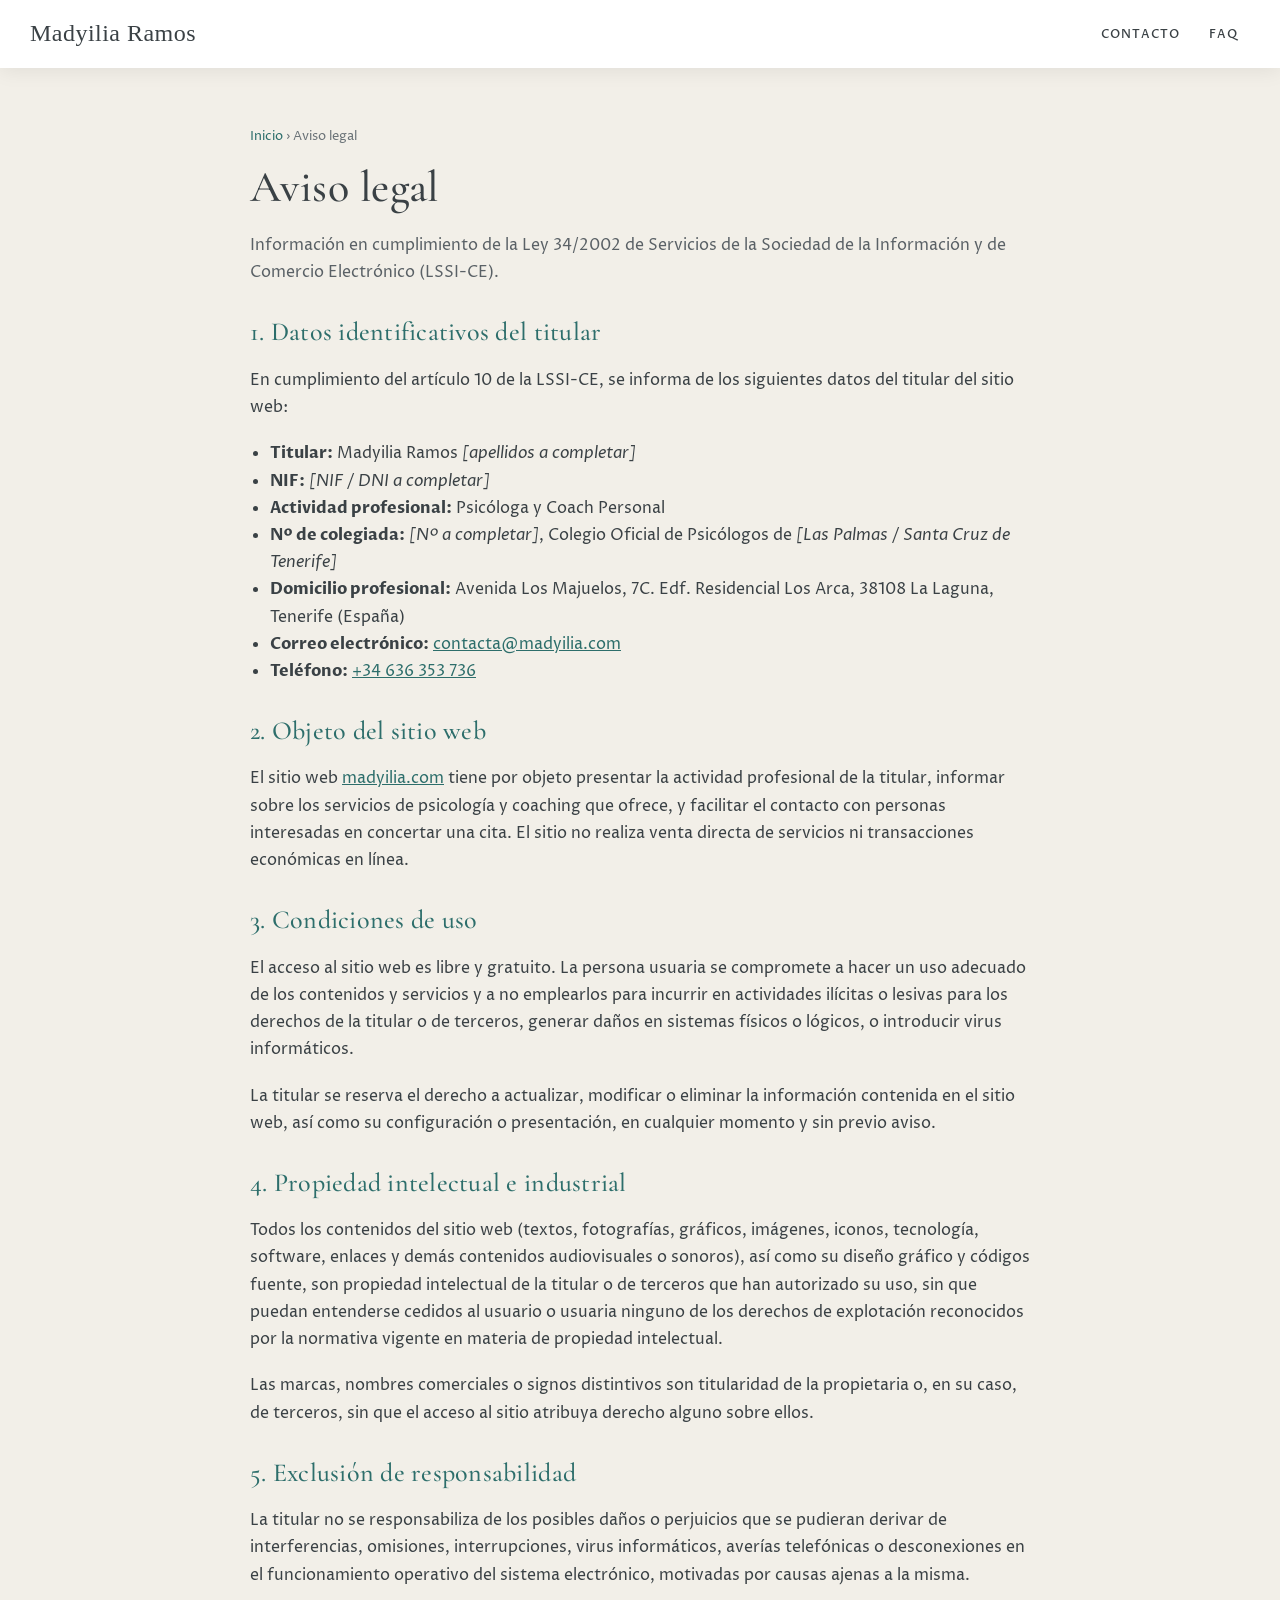
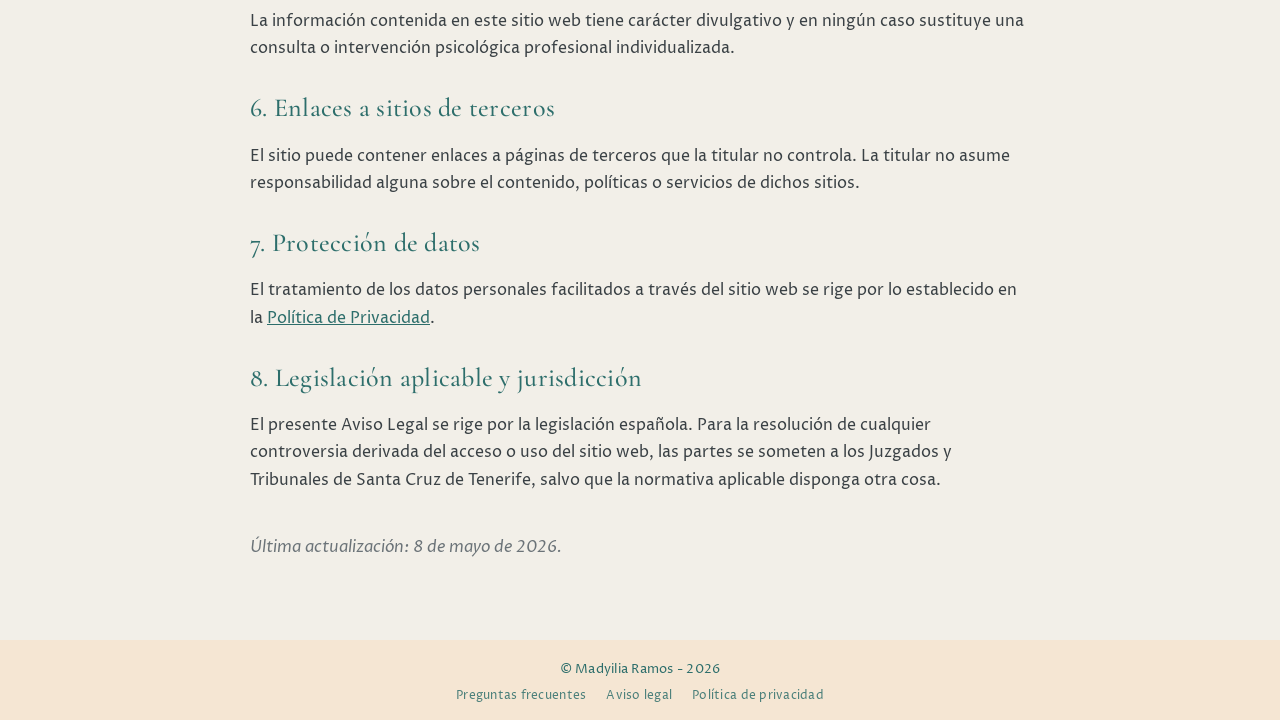
==== aviso-legal.html @ 9c5e2dc7 "feat: optimización SEO/GEO/AEO completa + páginas legales - Title con keyword local y meta descripti" ====
<!DOCTYPE html>
<html lang="es">
<head>
    <meta charset="UTF-8">
    <meta name="viewport" content="width=device-width, initial-scale=1.0">
    <title>Aviso legal · Madyilia Ramos</title>
    <meta name="description" content="Información legal del sitio web madyilia.com en cumplimiento de la LSSI-CE.">
    <meta name="robots" content="index, follow">
    <link rel="canonical" href="https://madyilia.com/aviso-legal.html">

    <link rel="icon" type="image/x-icon" href="/favicon.ico">

    <link rel="preconnect" href="https://fonts.googleapis.com">
    <link rel="preconnect" href="https://fonts.gstatic.com" crossorigin>
    <link href="https://fonts.googleapis.com/css2?family=Cormorant+Garamond:wght@500;600&family=Proza+Libre:wght@400;500&display=swap" rel="stylesheet">
    <link rel="stylesheet" href="css/style.css">
</head>
<body class="content-page">
    <nav class="top-nav">
        <div class="nav-brand"><a href="/">Madyilia Ramos</a></div>
        <div class="nav-links">
            <a class="nav-item" href="/#contacto">Contacto</a>
            <a class="nav-item" href="/faq.html">FAQ</a>
        </div>
    </nav>

    <main class="content-main">
        <article class="content-article">
            <nav class="breadcrumbs" aria-label="Migas de pan">
                <a href="/">Inicio</a> <span aria-hidden="true">›</span> <span>Aviso legal</span>
            </nav>
            <header class="content-header">
                <h1>Aviso legal</h1>
                <p class="content-lead">Información en cumplimiento de la Ley 34/2002 de Servicios de la Sociedad de la Información y de Comercio Electrónico (LSSI-CE).</p>
            </header>

            <section>
                <h2>1. Datos identificativos del titular</h2>
                <p>En cumplimiento del artículo 10 de la LSSI-CE, se informa de los siguientes datos del titular del sitio web:</p>
                <ul>
                    <li><strong>Titular:</strong> Madyilia Ramos <em>[apellidos a completar]</em></li>
                    <li><strong>NIF:</strong> <em>[NIF / DNI a completar]</em></li>
                    <li><strong>Actividad profesional:</strong> Psicóloga y Coach Personal</li>
                    <li><strong>Nº de colegiada:</strong> <em>[Nº a completar]</em>, Colegio Oficial de Psicólogos de <em>[Las Palmas / Santa Cruz de Tenerife]</em></li>
                    <li><strong>Domicilio profesional:</strong> Avenida Los Majuelos, 7C. Edf. Residencial Los Arca, 38108 La Laguna, Tenerife (España)</li>
                    <li><strong>Correo electrónico:</strong> <a href="mailto:contacta@madyilia.com">contacta@madyilia.com</a></li>
                    <li><strong>Teléfono:</strong> <a href="tel:+34636353736">+34 636 353 736</a></li>
                </ul>
            </section>

            <section>
                <h2>2. Objeto del sitio web</h2>
                <p>El sitio web <a href="https://madyilia.com/">madyilia.com</a> tiene por objeto presentar la actividad profesional de la titular, informar sobre los servicios de psicología y coaching que ofrece, y facilitar el contacto con personas interesadas en concertar una cita. El sitio no realiza venta directa de servicios ni transacciones económicas en línea.</p>
            </section>

            <section>
                <h2>3. Condiciones de uso</h2>
                <p>El acceso al sitio web es libre y gratuito. La persona usuaria se compromete a hacer un uso adecuado de los contenidos y servicios y a no emplearlos para incurrir en actividades ilícitas o lesivas para los derechos de la titular o de terceros, generar daños en sistemas físicos o lógicos, o introducir virus informáticos.</p>
                <p>La titular se reserva el derecho a actualizar, modificar o eliminar la información contenida en el sitio web, así como su configuración o presentación, en cualquier momento y sin previo aviso.</p>
            </section>

            <section>
                <h2>4. Propiedad intelectual e industrial</h2>
                <p>Todos los contenidos del sitio web (textos, fotografías, gráficos, imágenes, iconos, tecnología, software, enlaces y demás contenidos audiovisuales o sonoros), así como su diseño gráfico y códigos fuente, son propiedad intelectual de la titular o de terceros que han autorizado su uso, sin que puedan entenderse cedidos al usuario o usuaria ninguno de los derechos de explotación reconocidos por la normativa vigente en materia de propiedad intelectual.</p>
                <p>Las marcas, nombres comerciales o signos distintivos son titularidad de la propietaria o, en su caso, de terceros, sin que el acceso al sitio atribuya derecho alguno sobre ellos.</p>
            </section>

            <section>
                <h2>5. Exclusión de responsabilidad</h2>
                <p>La titular no se responsabiliza de los posibles daños o perjuicios que se pudieran derivar de interferencias, omisiones, interrupciones, virus informáticos, averías telefónicas o desconexiones en el funcionamiento operativo del sistema electrónico, motivadas por causas ajenas a la misma.</p>
                <p>La información contenida en este sitio web tiene carácter divulgativo y en ningún caso sustituye una consulta o intervención psicológica profesional individualizada.</p>
            </section>

            <section>
                <h2>6. Enlaces a sitios de terceros</h2>
                <p>El sitio puede contener enlaces a páginas de terceros que la titular no controla. La titular no asume responsabilidad alguna sobre el contenido, políticas o servicios de dichos sitios.</p>
            </section>

            <section>
                <h2>7. Protección de datos</h2>
                <p>El tratamiento de los datos personales facilitados a través del sitio web se rige por lo establecido en la <a href="/privacidad.html">Política de Privacidad</a>.</p>
            </section>

            <section>
                <h2>8. Legislación aplicable y jurisdicción</h2>
                <p>El presente Aviso Legal se rige por la legislación española. Para la resolución de cualquier controversia derivada del acceso o uso del sitio web, las partes se someten a los Juzgados y Tribunales de Santa Cruz de Tenerife, salvo que la normativa aplicable disponga otra cosa.</p>
            </section>

            <p class="content-meta">Última actualización: <time datetime="2026-05-08">8 de mayo de 2026</time>.</p>
        </article>
    </main>

    <footer class="site-footer">
        <p class="copyright">&copy; Madyilia Ramos - <span id="current-year"></span></p>
        <nav class="footer-links" aria-label="Enlaces legales">
            <a href="/faq.html">Preguntas frecuentes</a>
            <a href="/aviso-legal.html">Aviso legal</a>
            <a href="/privacidad.html">Política de privacidad</a>
        </nav>
    </footer>
    <script>document.getElementById('current-year').textContent = new Date().getFullYear();</script>
</body>
</html>
---- css/style.css ----
/* ===== CSS Custom Properties ===== */
:root {
    /* Cover / Landing area */
    --cover-text-color: #b2dcf7;
    --highlight: #448ca7;
    --highlight-contrast: #b2dcf7;
    --highlight-inverse: #b2dcf7;
    --highlight-inverse-contrast: white;

    /* Sticky navigation */
    --sticky-menu-text-color: #2d6e6b;

    /* Light section */
    --section-light-text-color: #3a4145;
    --section-light-bg-color: #f2efe8;

    /* Dark section */
    --section-dark-text-color: #fdf8ec;
    --section-dark-bg-color: #4ba89c;

    /* Shared */
    --section-uni-quote: grey;
    --section-uni-code-bg-color: #e0ded7;

    /* Footer */
    --footer-color-background: #f5e6d3;
    --footer-color: #2d6e6b;

    /* Dynamic variables */
    --color-text: var(--section-light-text-color);
    --color-background: var(--section-light-bg-color);
}

/* ===== CSS Reset / Normalize ===== */
*, *::before, *::after {
    box-sizing: border-box;
}

/* ===== Base Styles ===== */
html {
    height: 100%;
    max-height: 100%;
    font-size: 62.5%;
    overflow-x: hidden;
    scroll-behavior: smooth;
}

body {
    margin: 0;
    height: 100%;
    max-height: 100%;
    font-family: "Proza Libre", sans-serif;
    font-size: 1.9rem;
    line-height: 1.7em;
    color: var(--section-light-text-color);
    font-weight: 400;
}

::selection {
    color: #222;
    background: #d6edff;
    text-shadow: none;
}

/* ===== Typography ===== */
h1, h2, h3, h4, h5, h6 {
    text-rendering: optimizeLegibility;
    line-height: 1.1;
    margin-top: 0;
    margin-bottom: 0.5em;
    font-family: "Cormorant Garamond", Georgia, serif;
    font-weight: 600;
    letter-spacing: 0.01em;
}

h1 {
    font-size: 5rem;
    line-height: 1.15em;
    font-weight: 500;
}

h2 {
    font-size: 3.8rem;
    line-height: 1.2em;
    font-weight: 600;
}

h3 {
    font-size: 3.2rem;
    line-height: 1.25em;
}

h4 {
    font-size: 2.8rem;
    line-height: 1.3em;
}

h5 {
    font-size: 2.4rem;
}

h6 {
    font-size: 2rem;
}

p {
    margin: 1.2em 0;
}

a {
    color: inherit;
    transition: all ease 0.3s;
}

a:hover {
    color: var(--sticky-menu-text-color);
}

img {
    max-width: 100%;
    height: auto;
}

/* ===== Header / Hero Section ===== */
#site-head {
    position: relative;
    display: table;
    width: 100%;
    height: 100vh;
    margin-bottom: 0;
    text-align: center;
    color: #fff;
    background: #000;
    overflow: hidden;
}

#site-head video {
    position: absolute;
    top: 0;
    left: 0;
    min-width: 100%;
    min-height: 100%;
    width: auto;
    height: auto;
    object-fit: cover;
    z-index: 1;
}

.hero-overlay {
    position: absolute;
    top: 0;
    left: 0;
    right: 0;
    bottom: 0;
    background: linear-gradient(
        to bottom,
        rgba(0, 0, 0, 0.4) 0%,
        rgba(0, 0, 0, 0.2) 40%,
        rgba(0, 0, 0, 0.3) 100%
    );
    z-index: 2;
}

#site-head .vertical {
    display: table-cell;
    vertical-align: middle;
    position: relative;
    z-index: 3;
}

#site-head .site-head-content {
    padding: 0 20px;
    position: relative;
    z-index: 3;
}

.blog-title {
    margin: 10px 0;
    font-size: 7rem;
    font-family: "Parisienne", cursive;
    font-weight: 400;
    letter-spacing: 0.02em;
    color: #fff;
    text-shadow: 0 2px 20px rgba(0, 0, 0, 0.5), 0 1px 3px rgba(0, 0, 0, 0.3);
}

.blog-description {
    margin: 0 0 2rem 0;
    font-size: 2.4rem;
    line-height: 1.5em;
    font-weight: 400;
    font-family: "Proza Libre", sans-serif;
    letter-spacing: 0.02em;
    color: #fff;
    text-shadow: 0 1px 10px rgba(0, 0, 0, 0.5), 0 1px 2px rgba(0, 0, 0, 0.3);
}

/* Hero CTA Button */
#site-head .cta-button {
    display: inline-block;
    font-family: "Cormorant Garamond", Georgia, serif;
    font-size: 1.6rem;
    font-weight: 600;
    text-decoration: none;
    color: var(--section-dark-bg-color);
    background-color: #fff;
    padding: 1rem 2.5rem;
    border-radius: 30px;
    letter-spacing: 0.03em;
    transition: all 0.3s ease;
    box-shadow: 0 4px 20px rgba(0, 0, 0, 0.3);
    margin-top: 1rem;
}

#site-head .cta-button:hover {
    background-color: var(--section-light-bg-color);
    box-shadow: 0 6px 25px rgba(0, 0, 0, 0.4);
    transform: translateY(-2px);
    color: var(--section-dark-bg-color);
}

/* ===== Top Navigation Bar ===== */
.top-nav {
    position: fixed;
    top: 0;
    left: 0;
    right: 0;
    z-index: 99999;
    display: flex;
    justify-content: space-between;
    align-items: center;
    padding: 1rem 3rem;
    background-color: rgba(255, 255, 255, 0.97);
    box-shadow: 0 2px 20px rgba(0, 0, 0, 0.08);
    transition: all 0.3s ease;
}

.top-nav.at-top {
    background-color: rgba(0, 0, 0, 0.25);
    box-shadow: none;
}

.top-nav.at-top .nav-brand a,
.top-nav.at-top .nav-item {
    color: #fff;
    text-shadow: 0 1px 3px rgba(0, 0, 0, 0.4);
}

.top-nav.at-top .nav-item:hover,
.top-nav.at-top .nav-item.active {
    color: #fff;
}

.top-nav.at-top .nav-item.active::after {
    background-color: #fff;
}

.nav-brand a {
    font-family: "Parisienne", cursive;
    font-size: 2.4rem;
    font-weight: 400;
    text-decoration: none;
    color: var(--section-light-text-color);
    letter-spacing: 0.02em;
    transition: all 0.3s ease;
}

.nav-brand a:hover {
    color: var(--sticky-menu-text-color);
}

.nav-links {
    display: flex;
    align-items: center;
    gap: 0.5rem;
}

.nav-item {
    font-family: "Proza Libre", sans-serif;
    font-size: 1.2rem;
    font-weight: 500;
    text-decoration: none;
    color: var(--section-light-text-color);
    text-transform: uppercase;
    letter-spacing: 0.08em;
    padding: 0.8rem 1.2rem;
    border-radius: 4px;
    transition: all 0.3s ease;
    position: relative;
}

.nav-item:hover {
    color: var(--sticky-menu-text-color);
}

.nav-item.active {
    color: var(--sticky-menu-text-color);
}

.nav-item.active::after {
    content: '';
    position: absolute;
    bottom: 4px;
    left: 50%;
    transform: translateX(-50%);
    width: 20px;
    height: 2px;
    background-color: var(--sticky-menu-text-color);
    border-radius: 1px;
}

/* Header Arrow */
#header-arrow {
    font-size: 140px;
    margin: -10px auto;
    text-align: center;
    position: absolute;
    width: 100%;
    left: 0;
    bottom: -120px;
    cursor: pointer;
    opacity: 0.6;
    transition: all ease 0.3s;
    text-decoration: none;
    color: #fff;
    z-index: 3;
    text-shadow: 0 2px 10px rgba(0, 0, 0, 0.3);
}

#header-arrow:hover {
    opacity: 0.9;
}


/* ===== Content Sections ===== */
.post-holder {
    width: 100%;
    height: 100%;
    text-align: justify;
    background-color: var(--color-background);
    color: var(--color-text);
    position: relative;
    padding-bottom: 20px;
}

.post-holder.light {
    --color-text: var(--section-light-text-color);
    --color-background: var(--section-light-bg-color);
    background-color: var(--section-light-bg-color);
    color: var(--section-light-text-color);
}

.post-holder.dark {
    --color-text: var(--section-dark-text-color);
    --color-background: var(--section-dark-bg-color);
    background-color: var(--section-dark-bg-color);
    color: var(--section-dark-text-color);
}

/* Section dividers - organic wave shape */
.post-holder::after {
    content: '';
    position: absolute;
    bottom: -1px;
    left: 0;
    right: 0;
    height: 80px;
    z-index: 1;
    pointer-events: none;
}

.post-holder.light::after {
    background: url("data:image/svg+xml,%3Csvg xmlns='http://www.w3.org/2000/svg' viewBox='0 0 1200 120' preserveAspectRatio='none'%3E%3Cpath d='M0,0 C150,90 350,0 500,50 C650,100 800,20 1000,80 C1100,100 1150,60 1200,80 L1200,120 L0,120 Z' fill='%234ba89c'/%3E%3C/svg%3E") no-repeat bottom center;
    background-size: 100% 100%;
}

.post-holder.dark::after {
    background: url("data:image/svg+xml,%3Csvg xmlns='http://www.w3.org/2000/svg' viewBox='0 0 1200 120' preserveAspectRatio='none'%3E%3Cpath d='M0,80 C100,40 300,100 500,60 C700,20 900,90 1050,50 C1150,30 1180,70 1200,40 L1200,120 L0,120 Z' fill='%23f2efe8'/%3E%3C/svg%3E") no-repeat bottom center;
    background-size: 100% 100%;
}

.post-holder.last::after,
.post-holder:last-child::after {
    display: none;
}

/* Post Content */
.post {
    position: relative;
    width: 80%;
    max-width: 700px;
    margin: 0 auto;
    padding-bottom: 4rem;
    padding-top: 4rem;
    hyphens: auto;
    scroll-margin-top: 80px;
}

.post-header {
    margin-bottom: 1.5em;
}

.post-title {
    margin: 0;
    font-family: "Cormorant Garamond", Georgia, serif;
    font-weight: 500;
    letter-spacing: 0.02em;
}

.post-title a {
    text-decoration: none;
}

.post-content img {
    float: right;
    max-width: 40%;
    margin: 0.5em 0 1em 2em;
    border-radius: 12px;
    box-shadow: 0 4px 20px rgba(0, 0, 0, 0.12);
    shape-outside: margin-box;
}

.post-holder:nth-child(even) .post-content img {
    float: left;
    margin: 0.5em 2em 1em 0;
}

.post-content::after {
    content: '';
    display: table;
    clear: both;
}

/* ===== Contact List ===== */
.contact-list {
    display: flex;
    flex-direction: row;
    justify-content: center;
    align-items: center;
    gap: 2rem;
}

.contact-item {
    display: block;
}

.contact-link {
    display: flex;
    flex-direction: column;
    align-items: center;
    gap: 0.5rem;
    text-decoration: none;
    font-size: 1.7rem;
    padding: 1.2rem 1.5rem;
    border-radius: 6px;
    transition: all 0.3s ease;
    border: 1px solid transparent;
}

.contact-link:hover {
    background-color: rgba(0, 0, 0, 0.03);
    border-color: rgba(0, 0, 0, 0.08);
}

.contact-link i {
    font-size: 2.8rem;
    width: 3rem;
    text-align: center;
    color: var(--contact-accent, var(--sticky-menu-text-color));
}

.contact-label {
    display: none;
}

.contact-value {
    color: var(--contact-accent, var(--sticky-menu-text-color));
    font-family: "Cormorant Garamond", Georgia, serif;
    font-size: 1.5rem;
    font-weight: 500;
    text-align: center;
}

.post-holder.dark .contact-link i,
.post-holder.dark .contact-value {
    --contact-accent: var(--section-dark-text-color);
}

.post-holder.dark .contact-link i {
    font-size: 4.2rem;
}

.post-holder.dark .contact-link:hover {
    background-color: rgba(255, 255, 255, 0.08);
    border-color: rgba(255, 255, 255, 0.15);
}

/* ===== Mi consulta ===== */
#mi-espacio {
    max-width: 900px;
    text-align: center;
}

#mi-espacio .post-content {
    text-align: center;
}

#mi-espacio .post-content img {
    float: none;
    display: block;
    max-width: 100%;
    margin: 0 auto 1.5rem;
}

.address-link {
    display: block;
    font-family: "Cormorant Garamond", Georgia, serif;
    font-size: 2rem;
    font-weight: 500;
    line-height: 1.6;
    text-decoration: none;
    margin-top: 1.5rem;
    transition: opacity 0.3s ease;
}

.address-link:hover {
    opacity: 0.7;
}

.address-link i {
    color: var(--sticky-menu-text-color);
    margin-right: 0.5rem;
}

/* ===== Testimonials Carousel ===== */
#opiniones {
    text-align: center;
}

#opiniones .post-content {
    max-width: none;
}

.carousel {
    position: relative;
    overflow: hidden;
}

.carousel-track {
    display: flex;
    transition: transform 0.4s ease;
}

.carousel-track.no-transition {
    transition: none;
}

.carousel-controls {
    display: flex;
    justify-content: center;
    gap: 1.5rem;
    margin-top: 1.5rem;
}

.carousel-btn {
    background: rgba(255, 255, 255, 0.12);
    border: 1px solid rgba(255, 255, 255, 0.2);
    color: inherit;
    width: 4.5rem;
    height: 4.5rem;
    border-radius: 50%;
    cursor: pointer;
    font-size: 1.6rem;
    display: flex;
    align-items: center;
    justify-content: center;
    transition: all 0.3s ease;
}

.carousel-btn:hover {
    background: rgba(255, 255, 255, 0.2);
    border-color: rgba(255, 255, 255, 0.35);
}

.testimonial-card {
    flex: 0 0 50%;
    margin: 0;
    padding: 1rem;
    box-sizing: border-box;
    position: relative;
    display: flex;
    flex-direction: column;
    text-align: left;
    aspect-ratio: 1;
}

.testimonial-card::before {
    content: '';
    position: absolute;
    inset: 1rem;
    background-color: rgba(255, 255, 255, 0.07);
    border-radius: 12px;
}

.testimonial-card > * {
    position: relative;
}

.testimonial-card > .testimonial-stars {
    padding: 1.5rem 1.5rem 0;
}

.testimonial-card > p {
    padding: 0 1.5rem;
    margin: 0.6rem 0;
    font-style: italic;
    font-size: 1.4rem;
    line-height: 1.6;
    flex: 1;
}

.testimonial-card > cite {
    padding: 0 1.5rem 1.5rem;
    font-family: "Cormorant Garamond", Georgia, serif;
    font-size: 1.4rem;
    font-style: normal;
    font-weight: 600;
    opacity: 0.8;
}

.testimonial-stars {
    color: #f4c150;
    font-size: 1.2rem;
    letter-spacing: 0.15em;
}

.testimonial-stars .half-star {
    position: relative;
    display: inline-block;
    color: rgba(255, 255, 255, 0.2);
}

.testimonial-stars .half-star::before {
    content: '\f005';
    font-family: 'Font Awesome 6 Free';
    font-weight: 900;
    position: absolute;
    left: 0;
    overflow: hidden;
    width: 50%;
    color: #f4c150;
}


/* ===== Pricing / Tarifas ===== */
#tarifas {
    text-align: center;
    padding-bottom: 8rem;
}

.pricing-cards {
    display: flex;
    justify-content: center;
    gap: 3rem;
}

.pricing-card {
    padding: 4rem 5rem;
    border-radius: 12px;
    border: 1px solid rgba(0, 0, 0, 0.08);
    background-color: rgba(255, 255, 255, 0.6);
    text-align: center;
}

.pricing-card i {
    font-size: 3.5rem;
    color: var(--sticky-menu-text-color);
    margin-bottom: 1.5rem;
}

.pricing-name {
    font-size: 2.4rem;
    font-weight: 500;
    margin-bottom: 1.5rem;
}

.pricing-amount {
    font-family: "Cormorant Garamond", Georgia, serif;
    font-size: 6rem;
    font-weight: 600;
    color: var(--sticky-menu-text-color);
    line-height: 1;
}

.pricing-currency {
    font-size: 3.2rem;
    vertical-align: super;
    margin-left: 0.2rem;
}

/* Center the contact section */
#contacto {
    text-align: center;
    padding-top: 10rem;
    padding-bottom: 6rem;
}

#contacto .post-header {
    text-align: center;
}

#contacto .post-content {
    display: flex;
    justify-content: center;
}

/* ===== Footer ===== */
.site-footer {
    background: var(--footer-color-background);
    color: var(--footer-color);
    font-family: "Proza Libre", sans-serif;
    font-size: 1.3rem;
    position: relative;
    margin: 0;
    padding: 1.5rem 0;
    line-height: 1.5em;
    text-align: center;
    letter-spacing: 0.02em;
}

.site-footer a {
    color: var(--footer-color);
    text-decoration: none;
    transition: color 0.3s ease;
}

.site-footer a:hover {
    color: var(--sticky-menu-text-color);
}

.copyright {
    margin: 0.5rem 0;
}

/* ===== Media Queries - Tablet (< 1130px) ===== */
@media only screen and (max-width: 1130px) {
    .top-nav {
        padding: 0.8rem 1.5rem;
    }

    .nav-brand a {
        font-size: 2rem;
    }

    .nav-item {
        font-size: 1.1rem;
        padding: 0.6rem 0.8rem;
    }

    .post-holder {
        padding-top: 20px;
    }

    .post-holder::after {
        height: 60px;
    }

    #site-head {
        min-height: 240px;
        padding: 15% 0;
        height: 100vh;
    }

    .blog-title {
        font-size: 6rem;
    }

    .blog-description {
        font-size: 2rem;
        line-height: 1.5em;
    }

    #site-head .cta-button {
        font-size: 1.4rem;
        padding: 0.9rem 2rem;
    }

    .post {
        font-size: 0.95em;
        line-height: 1.65em;
        scroll-margin-top: 70px;
    }

    h1 {
        font-size: 4.2rem;
    }

    h2 {
        font-size: 3.4rem;
    }

    h3 {
        font-size: 2.8rem;
    }

    h4 {
        font-size: 2.4rem;
    }
}

/* ===== Media Queries - Small Tablet (< 900px) ===== */
@media only screen and (max-width: 900px) {
    .top-nav {
        flex-direction: column;
        padding: 0.6rem 1rem;
        gap: 0.3rem;
    }

    .nav-links {
        flex-wrap: wrap;
        justify-content: center;
        gap: 0.2rem;
    }

    .nav-item {
        font-size: 1rem;
        padding: 0.4rem 0.6rem;
    }

    .post {
        scroll-margin-top: 100px;
    }

    .post-holder::after {
        height: 50px;
    }
}

/* ===== Media Queries - Mobile (< 500px) ===== */
@media only screen and (max-width: 500px) {
    .top-nav {
        padding: 0.5rem 0.6rem;
    }

    .nav-brand a {
        font-size: 1.8rem;
    }

    .nav-item {
        font-size: 0.85rem;
        padding: 0.3rem 0.4rem;
        letter-spacing: 0.04em;
    }

    .nav-item.active::after {
        width: 12px;
        bottom: 1px;
    }

    .post-holder {
        padding-top: 20px;
    }

    .post-holder::after {
        height: 40px;
    }

    .post {
        width: auto;
        margin-left: 20px;
        margin-right: 20px;
        font-size: 0.9em;
        line-height: 1.6em;
        scroll-margin-top: 110px;
    }

    #site-head {
        padding: 10% 0;
        height: 85vh;
    }

    #header-arrow {
        display: none;
    }

    .blog-title {
        font-size: 5rem;
    }

    .blog-description {
        font-size: 1.8rem;
    }

    #site-head .cta-button {
        font-size: 1.3rem;
        padding: 0.8rem 1.8rem;
    }

    h1, h2 {
        font-size: 2.8rem;
        line-height: 1.15em;
    }

    h3 {
        font-size: 2.4rem;
    }

    h4 {
        font-size: 2rem;
    }

    .site-footer {
        font-size: 1.1rem;
    }

    .testimonial-card {
        flex: 0 0 100%;
    }

    .pricing-cards {
        flex-direction: column;
        align-items: center;
        gap: 1.5rem;
    }

    .pricing-card {
        padding: 2rem 3rem;
        width: 100%;
    }

    .pricing-amount {
        font-size: 4rem;
    }

    .contact-list {
        gap: 1.5rem;
    }

    .contact-link {
        padding: 1rem;
    }

    .contact-link i {
        font-size: 3rem;
    }

    .contact-value {
        display: none;
    }
}

/* ===== Footer links (legal) ===== */
.footer-links {
    display: flex;
    justify-content: center;
    gap: 2rem;
    margin-top: 0.6rem;
    flex-wrap: wrap;
}
.footer-links a {
    color: var(--footer-color);
    text-decoration: none;
    font-size: 1.2rem;
    opacity: 0.85;
}
.footer-links a:hover { opacity: 1; text-decoration: underline; }

/* ===== Content pages (FAQ, Aviso legal, Privacidad) ===== */
body.content-page {
    background: var(--section-light-bg-color);
    color: var(--section-light-text-color);
}
.content-main {
    max-width: 820px;
    margin: 0 auto;
    padding: 12rem 2rem 6rem;
}
.content-article h1 {
    font-family: "Cormorant Garamond", Georgia, serif;
    font-size: 4.4rem;
    font-weight: 500;
    margin: 0 0 1rem;
}
.content-article h2 {
    font-family: "Cormorant Garamond", Georgia, serif;
    font-size: 2.6rem;
    font-weight: 500;
    margin: 3rem 0 1rem;
    color: var(--sticky-menu-text-color);
}
.content-article p, .content-article li {
    font-size: 1.6rem;
    line-height: 1.7;
}
.content-article ul { padding-left: 2rem; }
.content-article a { color: var(--sticky-menu-text-color); }
.content-lead {
    font-size: 1.8rem;
    color: #5a6166;
    margin-bottom: 2rem;
}
.content-meta {
    margin-top: 4rem;
    font-size: 1.3rem;
    color: #6b7378;
    font-style: italic;
}
.breadcrumbs {
    font-size: 1.3rem;
    margin-bottom: 1rem;
    color: #6b7378;
}
.breadcrumbs a { color: var(--sticky-menu-text-color); text-decoration: none; }
.breadcrumbs a:hover { text-decoration: underline; }

/* FAQ details */
.faq details {
    border-bottom: 1px solid rgba(0,0,0,0.08);
    padding: 1.6rem 0;
}
.faq summary {
    cursor: pointer;
    font-family: "Cormorant Garamond", Georgia, serif;
    font-size: 2.2rem;
    font-weight: 500;
    list-style: none;
    position: relative;
    padding-right: 3rem;
}
.faq summary::-webkit-details-marker { display: none; }
.faq summary::after {
    content: "+";
    position: absolute;
    right: 0;
    top: 0;
    font-size: 2.4rem;
    color: var(--sticky-menu-text-color);
    transition: transform 0.2s ease;
}
.faq details[open] summary::after { content: "−"; }
.faq details p {
    margin-top: 1rem;
    color: #4a5258;
}

.content-cta { text-align: center; margin-top: 4rem; }
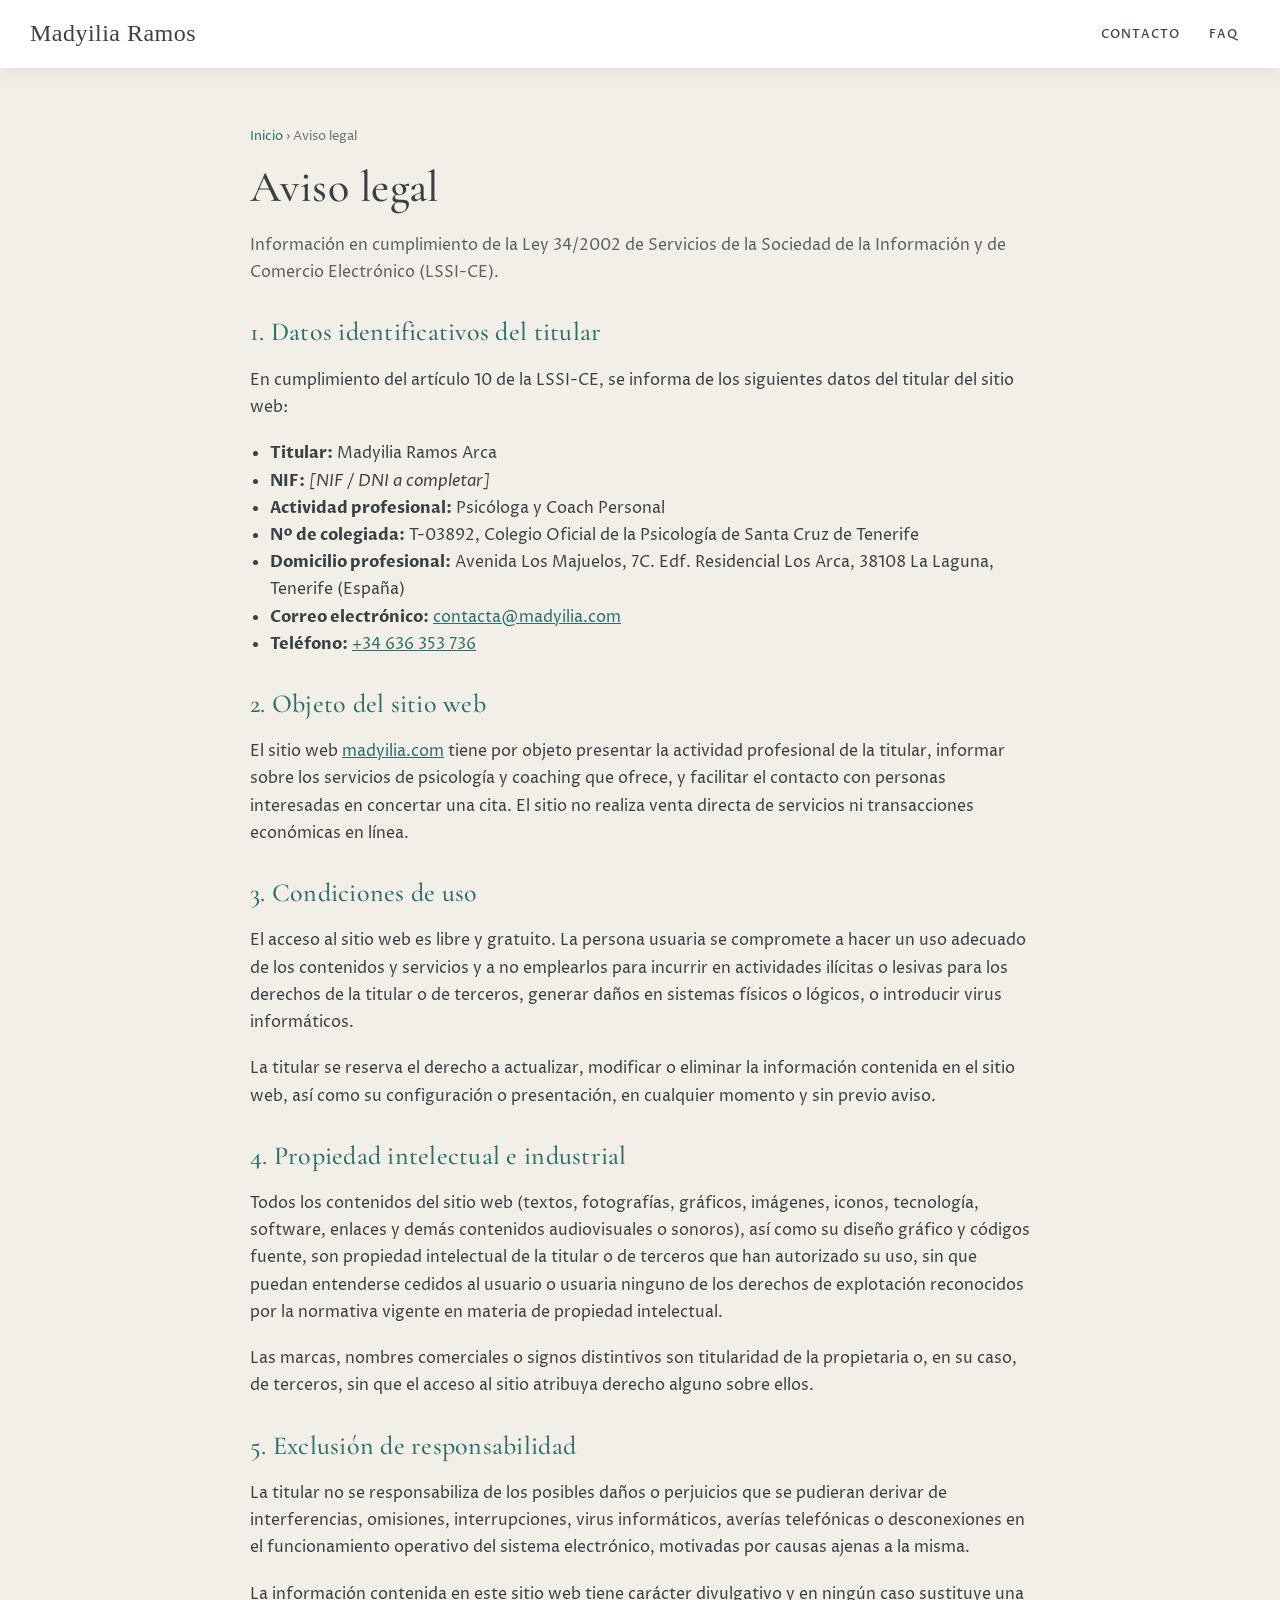
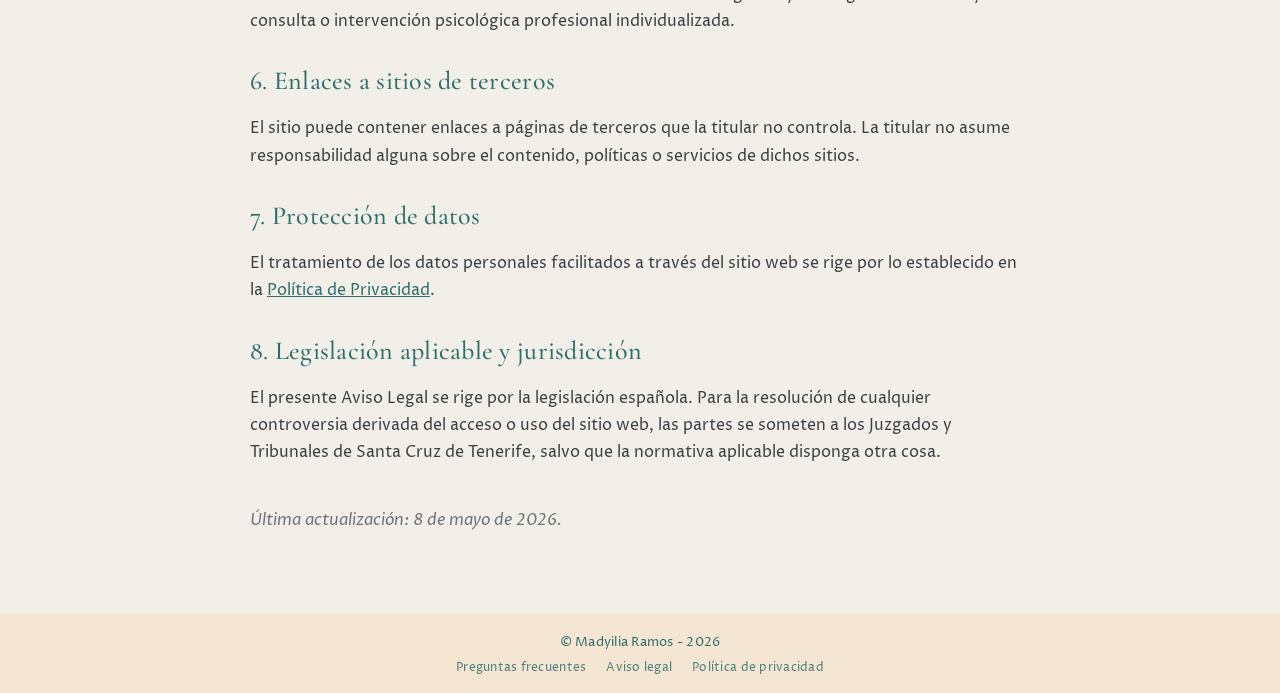
==== commit a10f2373: "chore: rellenar credenciales (colegiada T-03892, UNED, apellidos) Co-Authored-By: Claude Opus 4.7 (1" ====
--- a/aviso-legal.html
+++ b/aviso-legal.html
@@ -38,10 +38,10 @@
                 <h2>1. Datos identificativos del titular</h2>
                 <p>En cumplimiento del artículo 10 de la LSSI-CE, se informa de los siguientes datos del titular del sitio web:</p>
                 <ul>
-                    <li><strong>Titular:</strong> Madyilia Ramos <em>[apellidos a completar]</em></li>
+                    <li><strong>Titular:</strong> Madyilia Ramos Arca</li>
                     <li><strong>NIF:</strong> <em>[NIF / DNI a completar]</em></li>
                     <li><strong>Actividad profesional:</strong> Psicóloga y Coach Personal</li>
-                    <li><strong>Nº de colegiada:</strong> <em>[Nº a completar]</em>, Colegio Oficial de Psicólogos de <em>[Las Palmas / Santa Cruz de Tenerife]</em></li>
+                    <li><strong>Nº de colegiada:</strong> T-03892, Colegio Oficial de la Psicología de Santa Cruz de Tenerife</li>
                     <li><strong>Domicilio profesional:</strong> Avenida Los Majuelos, 7C. Edf. Residencial Los Arca, 38108 La Laguna, Tenerife (España)</li>
                     <li><strong>Correo electrónico:</strong> <a href="mailto:contacta@madyilia.com">contacta@madyilia.com</a></li>
                     <li><strong>Teléfono:</strong> <a href="tel:+34636353736">+34 636 353 736</a></li>
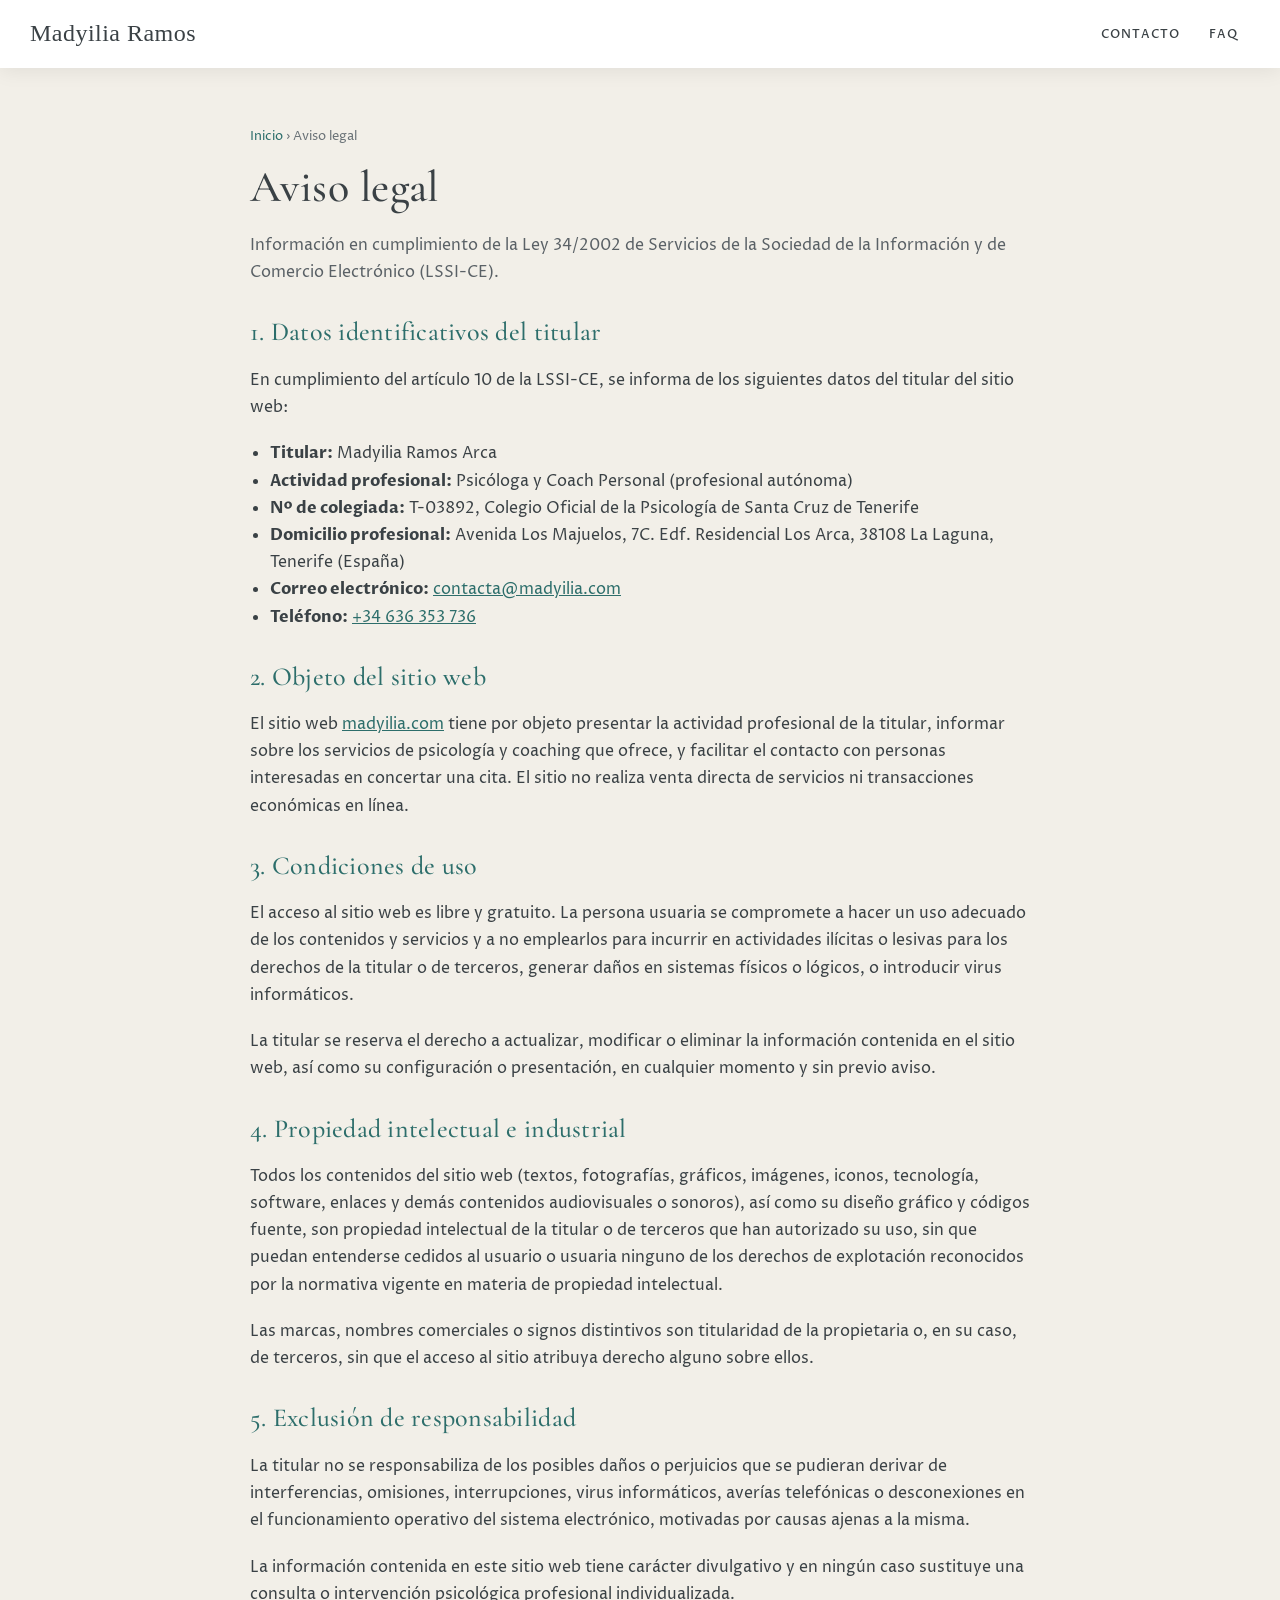
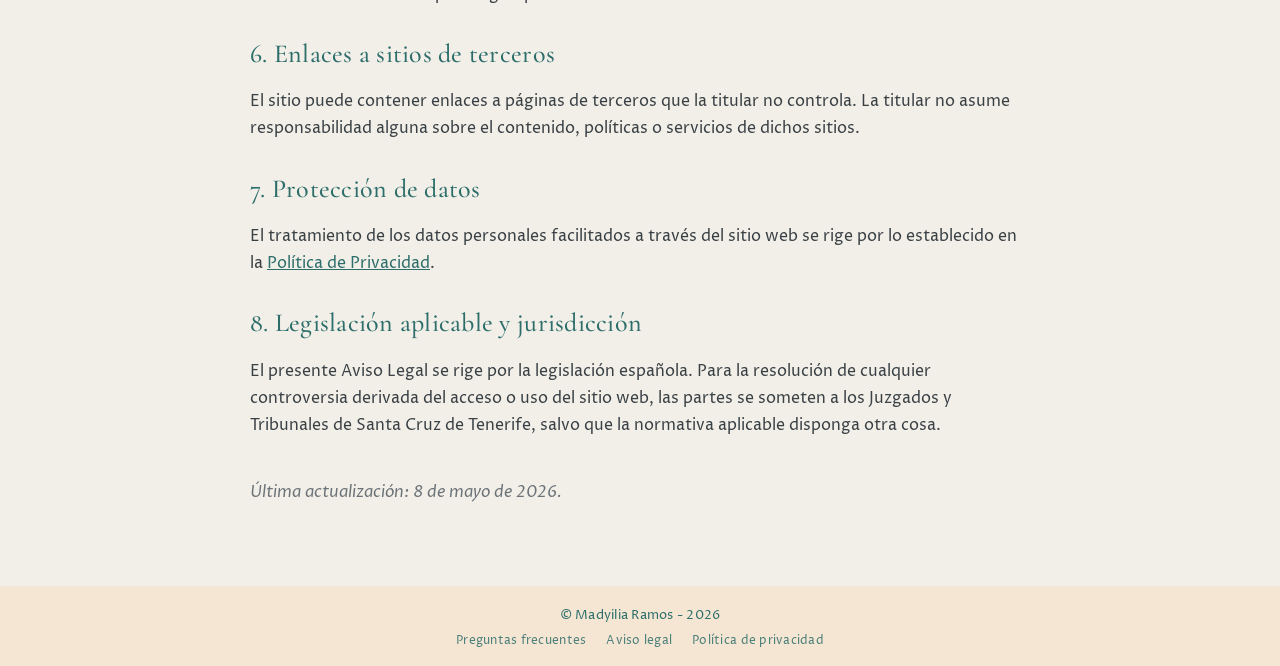
==== commit 0e37e75f: "docs: quitar placeholder de DNI; identificación con nº colegiada (LSSI/RGPD) Co-Authored-By: Claude " ====
--- a/aviso-legal.html
+++ b/aviso-legal.html
@@ -39,8 +39,7 @@
                 <p>En cumplimiento del artículo 10 de la LSSI-CE, se informa de los siguientes datos del titular del sitio web:</p>
                 <ul>
                     <li><strong>Titular:</strong> Madyilia Ramos Arca</li>
-                    <li><strong>NIF:</strong> <em>[NIF / DNI a completar]</em></li>
-                    <li><strong>Actividad profesional:</strong> Psicóloga y Coach Personal</li>
+                    <li><strong>Actividad profesional:</strong> Psicóloga y Coach Personal (profesional autónoma)</li>
                     <li><strong>Nº de colegiada:</strong> T-03892, Colegio Oficial de la Psicología de Santa Cruz de Tenerife</li>
                     <li><strong>Domicilio profesional:</strong> Avenida Los Majuelos, 7C. Edf. Residencial Los Arca, 38108 La Laguna, Tenerife (España)</li>
                     <li><strong>Correo electrónico:</strong> <a href="mailto:contacta@madyilia.com">contacta@madyilia.com</a></li>
